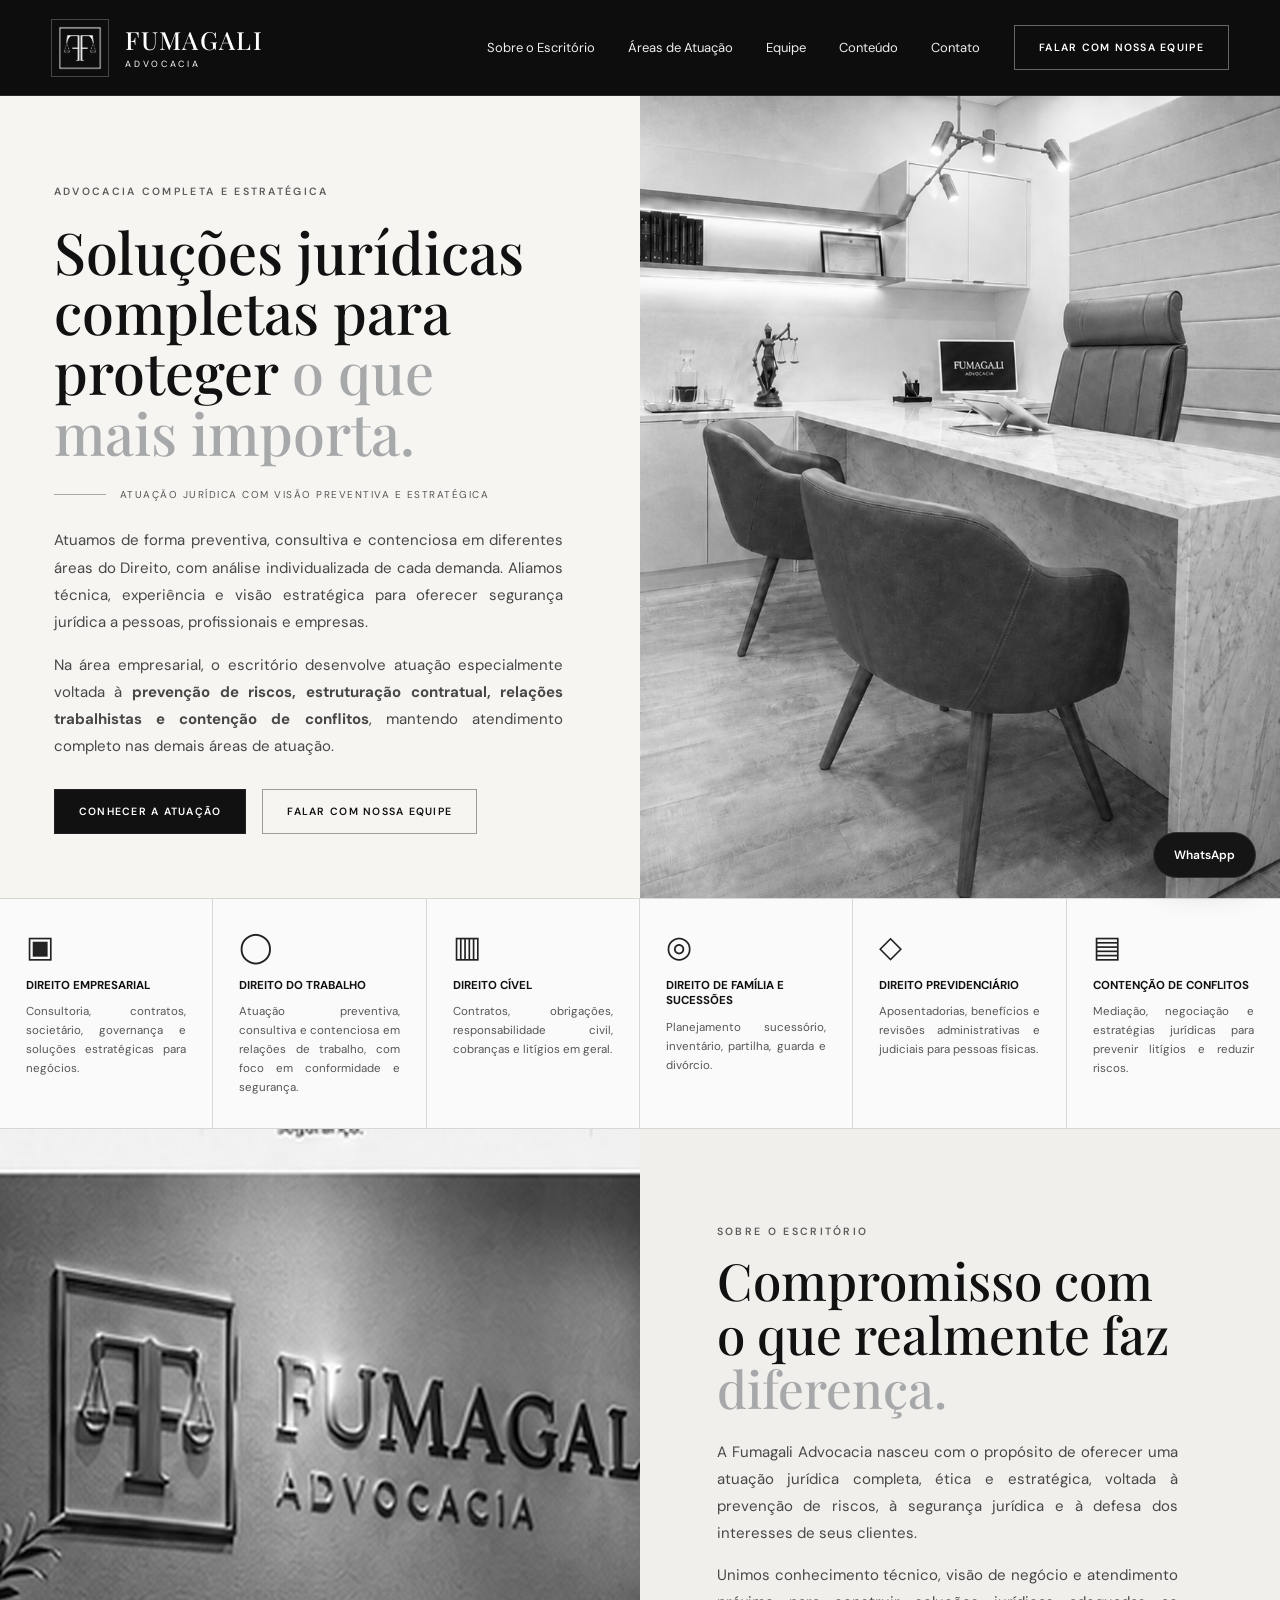
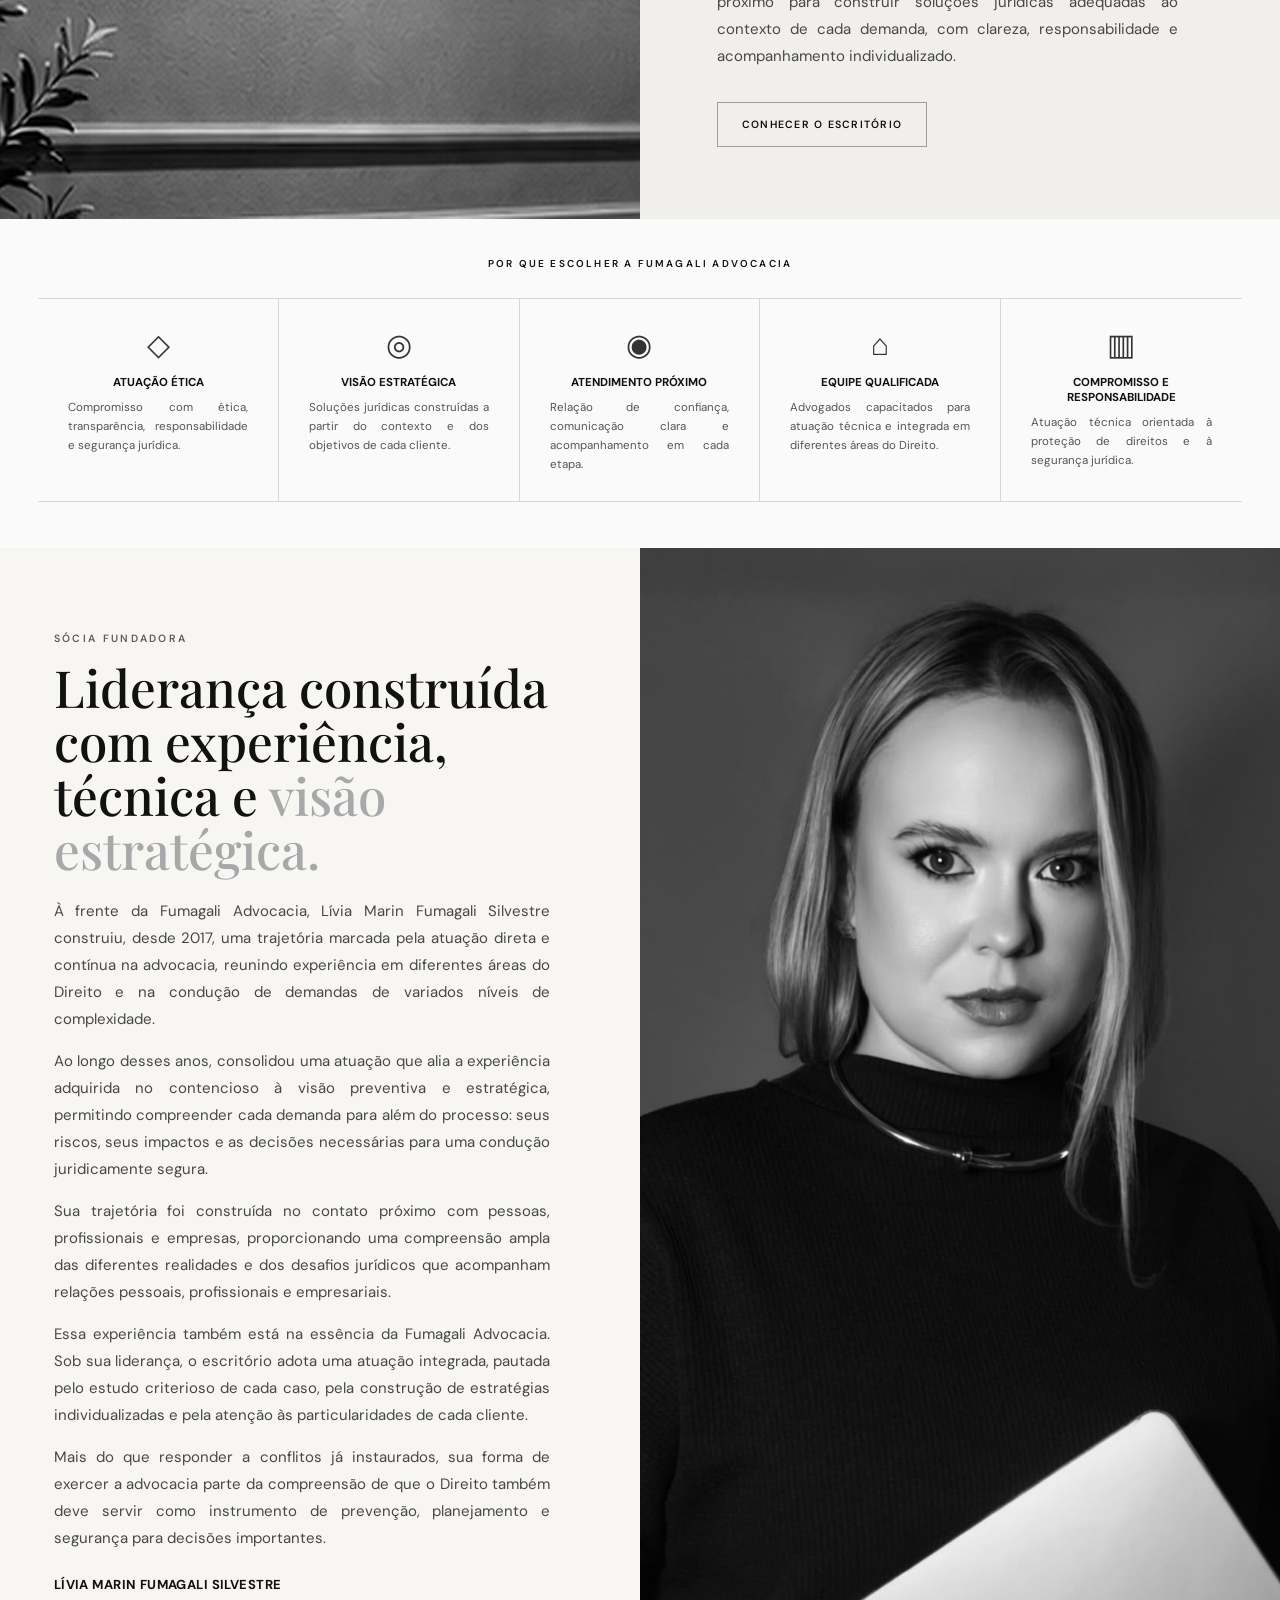
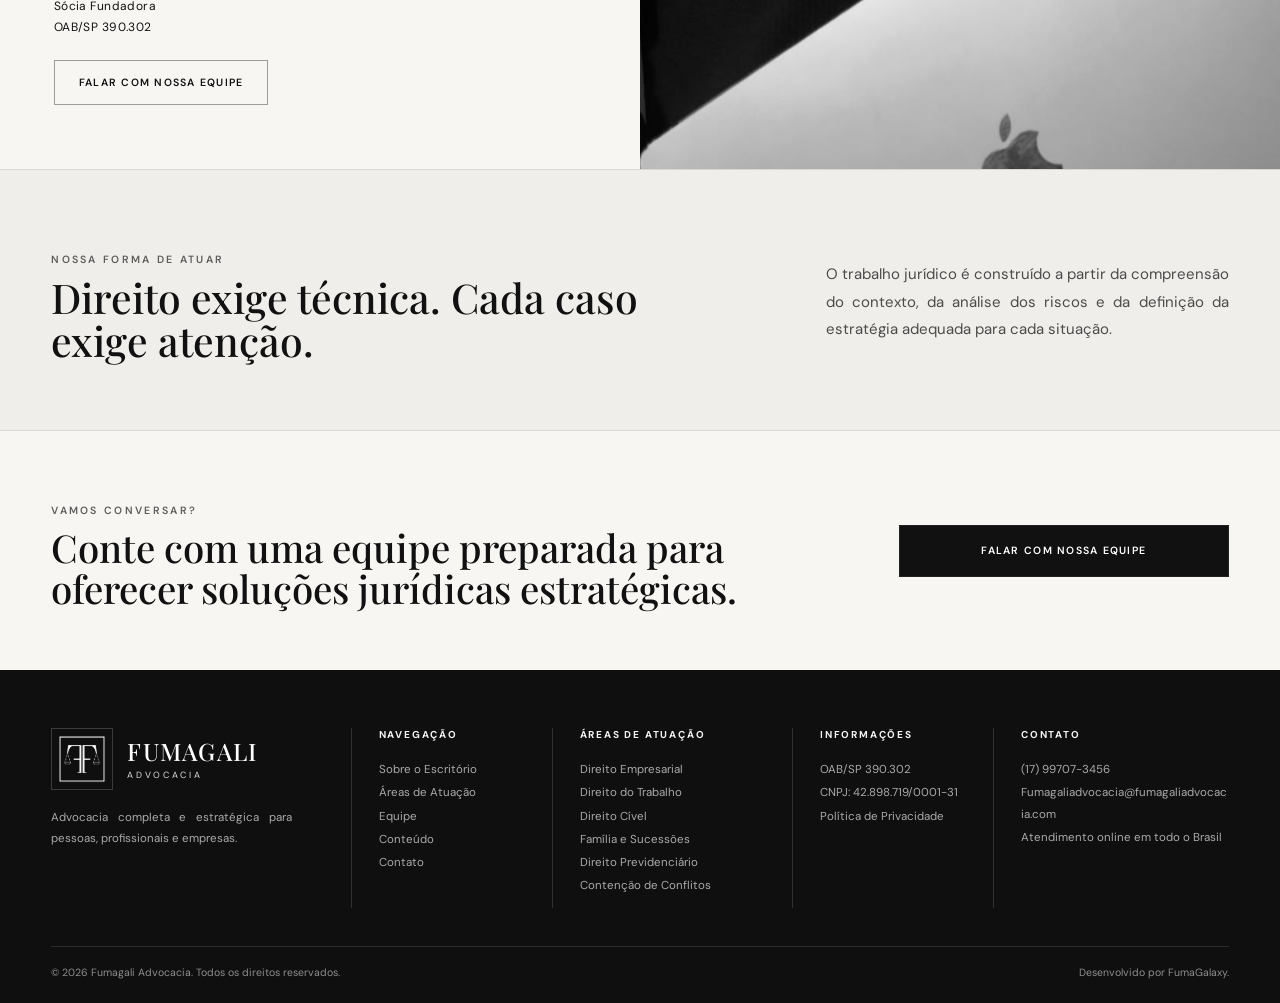
==== index.html @ 3bfbfdc3 "Add files via upload" ====
<!doctype html>
<html lang="pt-BR">
<head>
  <meta charset="utf-8">
  <meta name="viewport" content="width=device-width, initial-scale=1">
  <meta name="description" content="Fumagali Advocacia — atuação jurídica completa e estratégica para pessoas, profissionais e empresas.">
  <title>Fumagali Advocacia</title>
  <link rel="preconnect" href="https://fonts.googleapis.com">
  <link rel="preconnect" href="https://fonts.gstatic.com" crossorigin>
  <link href="https://fonts.googleapis.com/css2?family=DM+Sans:wght@400;500;600&family=Playfair+Display:wght@500;600&display=swap" rel="stylesheet">
  <link rel="stylesheet" href="styles.css">
</head>
<body>
<header class="site-header">
  <div class="shell nav-wrap">
    <a class="brand" href="#inicio" aria-label="Fumagali Advocacia - início">
      <span class="mark-box"><img src="assets/marca-fumagali-clean.png" alt="Marca Fumagali Advocacia"></span>
      <span class="brand-copy"><strong>FUMAGALI</strong><small>ADVOCACIA</small></span>
    </a>
    <button class="menu-toggle" aria-label="Abrir menu" aria-expanded="false">☰</button>
    <nav class="nav-links">
      <a href="#sobre">Sobre o Escritório</a>
      <a href="#areas">Áreas de Atuação</a>
      <a href="#equipe">Equipe</a>
      <a href="#conteudo">Conteúdo</a>
      <a href="#contato">Contato</a>
    </nav>
    <a class="btn btn-header" href="#contato">FALAR COM NOSSA EQUIPE</a>
  </div>
</header>

<main id="inicio">
  <!-- PÁGINA 1 -->
  <section class="hero section-page">
    <div class="hero-copy">
      <p class="eyebrow">ADVOCACIA COMPLETA E ESTRATÉGICA</p>
      <h1>Soluções jurídicas completas para proteger <span>o que mais importa.</span></h1>
      <div class="microline"><i></i><span>ATUAÇÃO JURÍDICA COM VISÃO PREVENTIVA E ESTRATÉGICA</span></div>
      <p>Atuamos de forma preventiva, consultiva e contenciosa em diferentes áreas do Direito, com análise individualizada de cada demanda. Aliamos técnica, experiência e visão estratégica para oferecer segurança jurídica a pessoas, profissionais e empresas.</p>
      <p>Na área empresarial, o escritório desenvolve atuação especialmente voltada à <strong>prevenção de riscos, estruturação contratual, relações trabalhistas e contenção de conflitos</strong>, mantendo atendimento completo nas demais áreas de atuação.</p>
      <div class="hero-actions">
        <a class="btn btn-dark" href="#areas">CONHECER A ATUAÇÃO</a>
        <a class="btn btn-outline" href="#contato">FALAR COM NOSSA EQUIPE</a>
      </div>
    </div>
    <figure class="hero-image"><img src="assets/escritorio.png" alt="Ambiente do escritório Fumagali Advocacia"></figure>
  </section>

  <section id="areas" class="practice-strip">
    <article><span class="ico">▣</span><h3>Direito Empresarial</h3><p>Consultoria, contratos, societário, governança e soluções estratégicas para negócios.</p></article>
    <article><span class="ico">◯</span><h3>Direito do Trabalho</h3><p>Atuação preventiva, consultiva e contenciosa em relações de trabalho, com foco em conformidade e segurança.</p></article>
    <article><span class="ico">▥</span><h3>Direito Cível</h3><p>Contratos, obrigações, responsabilidade civil, cobranças e litígios em geral.</p></article>
    <article><span class="ico">◎</span><h3>Direito de Família e Sucessões</h3><p>Planejamento sucessório, inventário, partilha, guarda e divórcio.</p></article>
    <article><span class="ico">◇</span><h3>Direito Previdenciário</h3><p>Aposentadorias, benefícios e revisões administrativas e judiciais para pessoas físicas.</p></article>
    <article><span class="ico">▤</span><h3>Contenção de Conflitos</h3><p>Mediação, negociação e estratégias jurídicas para prevenir litígios e reduzir riscos.</p></article>
  </section>

  <!-- PÁGINA 2 -->
  <section id="sobre" class="about-grid section-page light">
    <figure class="about-image"><img src="assets/parede-fumagali.jpg" alt="Identidade visual Fumagali Advocacia"></figure>
    <div class="about-copy">
      <p class="eyebrow">SOBRE O ESCRITÓRIO</p>
      <h2>Compromisso com o que realmente faz <span>diferença.</span></h2>
      <p>A Fumagali Advocacia nasceu com o propósito de oferecer uma atuação jurídica completa, ética e estratégica, voltada à prevenção de riscos, à segurança jurídica e à defesa dos interesses de seus clientes.</p>
      <p>Unimos conhecimento técnico, visão de negócio e atendimento próximo para construir soluções jurídicas adequadas ao contexto de cada demanda, com clareza, responsabilidade e acompanhamento individualizado.</p>
      <a class="btn btn-outline" href="#conteudo">CONHECER O ESCRITÓRIO</a>
    </div>
  </section>

  <section class="values-section">
    <p class="section-label">POR QUE ESCOLHER A FUMAGALI ADVOCACIA</p>
    <div class="values-grid">
      <article><span class="value-icon">◇</span><h3>Atuação ética</h3><p>Compromisso com ética, transparência, responsabilidade e segurança jurídica.</p></article>
      <article><span class="value-icon">◎</span><h3>Visão estratégica</h3><p>Soluções jurídicas construídas a partir do contexto e dos objetivos de cada cliente.</p></article>
      <article><span class="value-icon">◉</span><h3>Atendimento próximo</h3><p>Relação de confiança, comunicação clara e acompanhamento em cada etapa.</p></article>
      <article><span class="value-icon">⌂</span><h3>Equipe qualificada</h3><p>Advogados capacitados para atuação técnica e integrada em diferentes áreas do Direito.</p></article>
      <article><span class="value-icon">▥</span><h3>Compromisso e responsabilidade</h3><p>Atuação técnica orientada à proteção de direitos e à segurança jurídica.</p></article>
    </div>
  </section>

  <!-- PÁGINA 3 -->
  <section id="equipe" class="founder section-page light">
    <div class="founder-copy">
      <p class="eyebrow">SÓCIA FUNDADORA</p>
      <h2>Liderança construída com experiência, técnica e <span>visão estratégica.</span></h2>
      <p>À frente da Fumagali Advocacia, Lívia Marin Fumagali Silvestre construiu, desde 2017, uma trajetória marcada pela atuação direta e contínua na advocacia, reunindo experiência em diferentes áreas do Direito e na condução de demandas de variados níveis de complexidade.</p>
      <p>Ao longo desses anos, consolidou uma atuação que alia a experiência adquirida no contencioso à visão preventiva e estratégica, permitindo compreender cada demanda para além do processo: seus riscos, seus impactos e as decisões necessárias para uma condução juridicamente segura.</p>
      <p>Sua trajetória foi construída no contato próximo com pessoas, profissionais e empresas, proporcionando uma compreensão ampla das diferentes realidades e dos desafios jurídicos que acompanham relações pessoais, profissionais e empresariais.</p>
      <p>Essa experiência também está na essência da Fumagali Advocacia. Sob sua liderança, o escritório adota uma atuação integrada, pautada pelo estudo criterioso de cada caso, pela construção de estratégias individualizadas e pela atenção às particularidades de cada cliente.</p>
      <p>Mais do que responder a conflitos já instaurados, sua forma de exercer a advocacia parte da compreensão de que o Direito também deve servir como instrumento de prevenção, planejamento e segurança para decisões importantes.</p>
      <div class="founder-meta"><strong>LÍVIA MARIN FUMAGALI SILVESTRE</strong><span>Sócia Fundadora</span><span>OAB/SP 390.302</span></div>
      <a class="btn btn-outline" href="#contato">FALAR COM NOSSA EQUIPE</a>
    </div>
    <figure class="founder-image"><img src="assets/livia-socia-fundadora.jpg" alt="Lívia Marin Fumagali Silvestre, sócia fundadora"></figure>
  </section>

  <section id="conteudo" class="institutional-note">
    <div class="shell note-grid">
      <div><p class="eyebrow">NOSSA FORMA DE ATUAR</p><h2>Direito exige técnica. Cada caso exige atenção.</h2></div>
      <p>O trabalho jurídico é construído a partir da compreensão do contexto, da análise dos riscos e da definição da estratégia adequada para cada situação.</p>
    </div>
  </section>

  <section id="contato" class="contact-cta">
    <div class="shell cta-grid">
      <div><p class="eyebrow">VAMOS CONVERSAR?</p><h2>Conte com uma equipe preparada para oferecer soluções jurídicas estratégicas.</h2></div>
      <div class="cta-action"><a class="btn btn-dark" href="https://wa.me/5517997073456" target="_blank" rel="noopener">FALAR COM NOSSA EQUIPE</a></div>
    </div>
  </section>
</main>

<footer class="footer">
  <div class="shell footer-grid">
    <div class="footer-intro">
      <a class="brand footer-brand" href="#inicio"><span class="mark-box"><img src="assets/marca-fumagali-clean.png" alt="Marca Fumagali Advocacia"></span><span class="brand-copy"><strong>FUMAGALI</strong><small>ADVOCACIA</small></span></a>
      <p>Advocacia completa e estratégica para pessoas, profissionais e empresas.</p>
    </div>
    <div><h3>NAVEGAÇÃO</h3><a href="#sobre">Sobre o Escritório</a><a href="#areas">Áreas de Atuação</a><a href="#equipe">Equipe</a><a href="#conteudo">Conteúdo</a><a href="#contato">Contato</a></div>
    <div><h3>ÁREAS DE ATUAÇÃO</h3><a href="#areas">Direito Empresarial</a><a href="#areas">Direito do Trabalho</a><a href="#areas">Direito Cível</a><a href="#areas">Família e Sucessões</a><a href="#areas">Direito Previdenciário</a><a href="#areas">Contenção de Conflitos</a></div>
    <div><h3>INFORMAÇÕES</h3><p>OAB/SP 390.302</p><p>CNPJ: 42.898.719/0001-31</p><a href="politica-de-privacidade.html">Política de Privacidade</a></div>
    <div><h3>CONTATO</h3><a href="tel:+5517997073456">(17) 99707-3456</a><a href="mailto:Fumagaliadvocacia@fumagaliadvocacia.com">Fumagaliadvocacia@fumagaliadvocacia.com</a><p>Atendimento online em todo o Brasil</p></div>
  </div>
  <div class="shell footer-bottom"><span>© 2026 Fumagali Advocacia. Todos os direitos reservados.</span><span>Desenvolvido por FumaGalaxy.</span></div>
</footer>

<a class="floating-whatsapp" href="https://wa.me/5517997073456" target="_blank" rel="noopener">WhatsApp</a>
<script src="script.js"></script>
</body>
</html>
---- styles.css ----
:root{
  --black:#0d0d0d; --charcoal:#171717; --paper:#f6f5f2; --white:#fbfbfa;
  --silver:#a7a8aa; --mid:#707070; --line:#d8d7d3; --soft:#ecebe7;
}
*{box-sizing:border-box}html{scroll-behavior:smooth}body{margin:0;background:var(--paper);color:#111;font-family:"DM Sans",Arial,sans-serif}.shell{width:min(1500px,92vw);margin:auto}a{text-decoration:none;color:inherit}img{max-width:100%;display:block}.site-header{height:96px;background:var(--black);color:#fff;position:sticky;top:0;z-index:50;border-bottom:1px solid #292929}.nav-wrap{height:100%;display:flex;align-items:center;gap:34px}.brand{display:flex;align-items:center;gap:16px;margin-right:auto}.mark-box{width:60px;height:64px;border:1px solid #777;display:grid;place-items:center;background:#0b0b0b;overflow:hidden}.mark-box img{width:46px;height:46px;object-fit:contain}.brand-copy{display:flex;flex-direction:column;line-height:1}.brand-copy strong{font:500 25px/1 "Playfair Display",Georgia,serif;letter-spacing:.065em}.brand-copy small{font-size:9px;letter-spacing:.34em;margin-top:8px}.nav-links{display:flex;gap:33px;align-items:center}.nav-links a{font-size:13px;color:#eee}.nav-links a:hover{color:#fff}.btn{display:inline-flex;justify-content:center;align-items:center;padding:15px 24px;border:1px solid #222;font-size:10.5px;font-weight:600;letter-spacing:.12em;transition:.2s}.btn-header{border-color:#666;color:#fff;white-space:nowrap}.btn-header:hover{background:#fff;color:#111}.btn-dark{background:#111;color:#fff}.btn-dark:hover{background:#2b2b2b}.btn-outline{background:transparent;color:#111;border-color:#9d9d9d}.btn-outline:hover{background:#111;color:#fff}.menu-toggle{display:none;background:none;border:1px solid #555;color:#fff;padding:8px 10px;font-size:18px}
.section-page{min-height:690px}.hero{display:grid;grid-template-columns:50% 50%;background:var(--paper)}.hero-copy{padding:78px 6vw 64px 4.2vw;align-self:center}.eyebrow{font-size:10.5px;font-weight:600;letter-spacing:.22em;color:#5d5d5d}.hero h1,.about-copy h2,.founder h2,.institutional-note h2,.contact-cta h2{font-family:"Playfair Display",Georgia,serif;font-weight:500;line-height:1.05}.hero h1{font-size:clamp(50px,4.5vw,76px);max-width:760px;margin:23px 0 22px}.hero h1 span,.about-copy h2 span,.founder h2 span{color:var(--silver)}.microline{display:flex;align-items:center;gap:14px;margin:26px 0}.microline i{width:52px;height:1px;background:#aaa}.microline span{font-size:10px;letter-spacing:.15em;color:#555}.hero-copy>p:not(.eyebrow){font-size:15px;line-height:1.82;max-width:720px;color:#474747}.hero-actions{display:flex;gap:16px;margin-top:28px}.hero-image{margin:0;overflow:hidden;min-height:690px;background:#ddd}.hero-image img{width:100%;height:100%;object-fit:cover;object-position:62% 50%;filter:grayscale(1)}
.practice-strip{display:grid;grid-template-columns:repeat(6,1fr);background:#fafafa;border-top:1px solid var(--line);border-bottom:1px solid var(--line)}.practice-strip article{min-height:205px;padding:30px 26px;border-right:1px solid var(--line)}.practice-strip article:last-child{border-right:0}.ico{font-size:30px;font-family:Georgia,serif;color:#222}.practice-strip h3{font-size:11.5px;text-transform:uppercase;line-height:1.35;margin:14px 0 10px}.practice-strip p{font-size:11.5px;line-height:1.65;color:#565656;margin:0}
.about-grid{display:grid;grid-template-columns:50% 50%;background:#f0efec}.about-image{margin:0;overflow:hidden;min-height:620px}.about-image img{width:100%;height:100%;object-fit:cover;object-position:center;filter:grayscale(1)}.about-copy{padding:82px 8vw 68px 6vw;align-self:center}.about-copy h2{font-size:clamp(44px,4vw,62px);margin:16px 0 24px;max-width:680px}.about-copy p:not(.eyebrow){font-size:15px;line-height:1.8;color:#474747;max-width:670px}.about-copy .btn{margin-top:17px}
.values-section{background:#fafafa;padding:38px 3vw 46px}.section-label{text-align:center;font-size:10px;font-weight:600;letter-spacing:.22em;margin:0 0 28px}.values-grid{display:grid;grid-template-columns:repeat(5,1fr);border-top:1px solid var(--line);border-bottom:1px solid var(--line)}.values-grid article{padding:26px 30px;text-align:center;border-right:1px solid var(--line)}.values-grid article:last-child{border-right:0}.value-icon{font-size:30px;color:#333}.values-grid h3{font-size:11.5px;text-transform:uppercase;line-height:1.3;margin:12px 0 8px}.values-grid p{font-size:11.5px;line-height:1.65;color:#555;margin:0}
.founder{display:grid;grid-template-columns:50% 50%;background:#f7f6f3}.founder-copy{padding:74px 7vw 64px 4.2vw;align-self:center}.founder h2{font-size:clamp(44px,4vw,64px);max-width:720px;margin:16px 0 22px}.founder-copy>p:not(.eyebrow){font-size:15px;line-height:1.8;color:#474747;max-width:690px}.founder-meta{display:flex;flex-direction:column;gap:5px;margin:24px 0 25px;font-size:12px;letter-spacing:.035em}.founder-meta strong{font-size:13px}.founder-image{margin:0;overflow:hidden;min-height:690px;background:#343434}.founder-image img{width:100%;height:100%;object-fit:cover;object-position:50% 17%;filter:grayscale(1)}
.institutional-note{padding:56px 0;background:#eeede9}.note-grid{display:grid;grid-template-columns:120px 1.3fr 1fr;gap:38px;align-items:center}.mini-mark{width:86px;height:86px;border:1px solid #aaa;background:#eee;display:grid;place-items:center}.mini-mark img{width:58px;filter:invert(1)}.institutional-note h2{font-size:40px;margin:10px 0}.institutional-note p:last-child{font-size:14px;line-height:1.75;color:#555}
.contact-cta{padding:50px 0;background:#f5f4f1;border-top:1px solid var(--line)}.cta-grid{display:grid;grid-template-columns:100px 1fr 320px;gap:40px;align-items:center}.contact-cta h2{font-size:36px;margin:8px 0;max-width:780px}.cta-action{display:flex;flex-direction:column;gap:13px}.phone{font-size:13px;font-weight:600}
.footer{background:#121212;color:#eee;padding:52px 0 22px}.footer-grid{display:grid;grid-template-columns:1.35fr .9fr 1.1fr .8fr 1.25fr;gap:38px}.footer-grid>div:not(:first-child){border-left:1px solid #313131;padding-left:24px}.footer-brand{margin:0 0 16px}.footer-intro p{max-width:250px}.footer h3{font-size:10.5px;letter-spacing:.16em;margin:0 0 15px}.footer a:not(.brand),.footer p{display:block;font-size:11.5px;line-height:1.75;color:#bcbcbc;margin:3px 0}.footer-bottom{border-top:1px solid #313131;margin-top:34px;padding-top:18px;display:flex;justify-content:space-between;color:#8f8f8f;font-size:10.5px}.floating-whatsapp{position:fixed;right:24px;bottom:22px;background:#151515;color:#fff;border:1px solid #333;border-radius:28px;padding:14px 20px;font-size:12px;font-weight:600;z-index:45;box-shadow:0 10px 30px rgba(0,0,0,.18)}
@media(max-width:1100px){.nav-links{display:none}.menu-toggle{display:block}.nav-wrap>.btn-header{display:none}.hero,.about-grid,.founder{grid-template-columns:1fr}.hero-copy,.about-copy,.founder-copy{padding:60px 6vw}.hero-image,.about-image,.founder-image{min-height:520px}.practice-strip{grid-template-columns:repeat(2,1fr)}.values-grid{grid-template-columns:repeat(2,1fr)}.values-grid article:nth-child(2n){border-right:0}.note-grid,.cta-grid{grid-template-columns:1fr}.mini-mark{display:none}.footer-grid{grid-template-columns:1fr 1fr}.footer-grid>div:not(:first-child){border-left:0;padding-left:0}.founder-image img{object-position:50% 14%}}
@media(max-width:650px){.site-header{height:78px}.mark-box{width:48px;height:50px}.mark-box img{width:37px;height:37px}.brand-copy strong{font-size:18px}.brand-copy small{font-size:7px}.hero-copy,.about-copy,.founder-copy{padding:48px 7vw}.hero h1{font-size:45px}.about-copy h2,.founder h2{font-size:40px}.hero-image,.about-image,.founder-image{min-height:400px}.hero-image img{object-position:66% 50%}.practice-strip,.values-grid,.footer-grid{grid-template-columns:1fr}.practice-strip article,.values-grid article{border-right:0;border-bottom:1px solid var(--line)}.hero-actions{flex-direction:column}.contact-cta h2{font-size:31px}.footer-bottom{flex-direction:column;gap:10px}.floating-whatsapp{right:14px;bottom:14px}}

/* Refinamento final - identidade e rodapé */
.mark-box{
  width:58px;height:58px;border:1px solid #454545;background:transparent;
  overflow:visible;display:grid;place-items:center;flex:0 0 auto;
}
.mark-box img{
  width:44px;height:44px;object-fit:contain;filter:none;
  image-rendering:auto;
}
.site-header .brand-copy strong,.footer .brand-copy strong{letter-spacing:.055em}
.site-header .brand-copy small,.footer .brand-copy small{letter-spacing:.30em}

.institutional-note{padding:72px 0 68px;background:#efeeea;border-top:1px solid var(--line)}
.note-grid{display:grid;grid-template-columns:minmax(0,1.25fr) minmax(320px,.75fr);gap:8vw;align-items:center}
.institutional-note h2{font-size:clamp(38px,3.2vw,54px);max-width:760px;margin:10px 0 0}
.institutional-note p:last-child{font-size:15px;line-height:1.85;color:#4b4b4b;max-width:650px;margin:0}

.contact-cta{padding:62px 0;background:#f7f6f3;border-top:1px solid var(--line)}
.cta-grid{display:grid;grid-template-columns:minmax(0,1fr) 330px;gap:7vw;align-items:center}
.contact-cta h2{font-size:clamp(34px,3vw,48px);max-width:900px;margin:8px 0 0}
.cta-action{align-items:stretch}.cta-action .btn{min-height:52px}.phone{padding-left:2px}

.footer{background:#0f0f0f;padding:58px 0 24px}
.footer-grid{grid-template-columns:1.35fr .85fr 1.05fr .85fr 1.2fr;gap:34px;align-items:start}
.footer-intro{padding-right:25px}.footer-brand{gap:14px;margin-bottom:18px}.footer .mark-box{width:62px;height:62px;border-color:#3b3b3b}.footer .mark-box img{width:48px;height:48px}.footer .brand-copy strong{font-size:24px;color:#fff}.footer .brand-copy small{color:#ddd}
.footer-intro p{max-width:300px;color:#aaa!important;line-height:1.8!important}
.footer-grid>div:not(:first-child){border-left:1px solid #303030;padding-left:27px;min-height:180px}
.footer h3{color:#f4f4f4;font-size:10px;letter-spacing:.18em;margin-bottom:18px}
.footer a:not(.brand),.footer p{font-size:11.5px;line-height:1.85;color:#aaa;margin:2px 0;overflow-wrap:anywhere}
.footer a:not(.brand):hover{color:#fff}
.footer-bottom{margin-top:38px;padding-top:19px;border-color:#2c2c2c}

@media(max-width:1100px){
  .note-grid,.cta-grid{grid-template-columns:1fr;gap:26px}
  .footer-grid{grid-template-columns:1fr 1fr}
  .footer-grid>div:not(:first-child){min-height:0;border-left:0;padding-left:0}
}
@media(max-width:650px){
  .mark-box{width:48px;height:48px}.mark-box img{width:36px;height:36px}
  .institutional-note{padding:52px 0}.contact-cta{padding:48px 0}
  .footer-grid{grid-template-columns:1fr}.footer-intro{padding-right:0}
  .footer .mark-box{width:56px;height:56px}.footer .mark-box img{width:42px;height:42px}
}

/* Acabamento tipográfico final: textos corridos justificados no desktop */
@media (min-width:651px){
  .hero-copy > p:not(.eyebrow),
  .about-copy > p:not(.eyebrow),
  .founder-copy > p:not(.eyebrow),
  .institutional-note p:last-child,
  .practice-strip p,
  .values-grid p,
  .footer-intro > p{
    text-align:justify;
    text-justify:inter-word;
    hyphens:auto;
  }
}
@media (max-width:650px){
  .hero-copy > p:not(.eyebrow),
  .about-copy > p:not(.eyebrow),
  .founder-copy > p:not(.eyebrow),
  .institutional-note p:last-child,
  .practice-strip p,
  .values-grid p,
  .footer-intro > p{
    text-align:left;
    hyphens:none;
  }
}
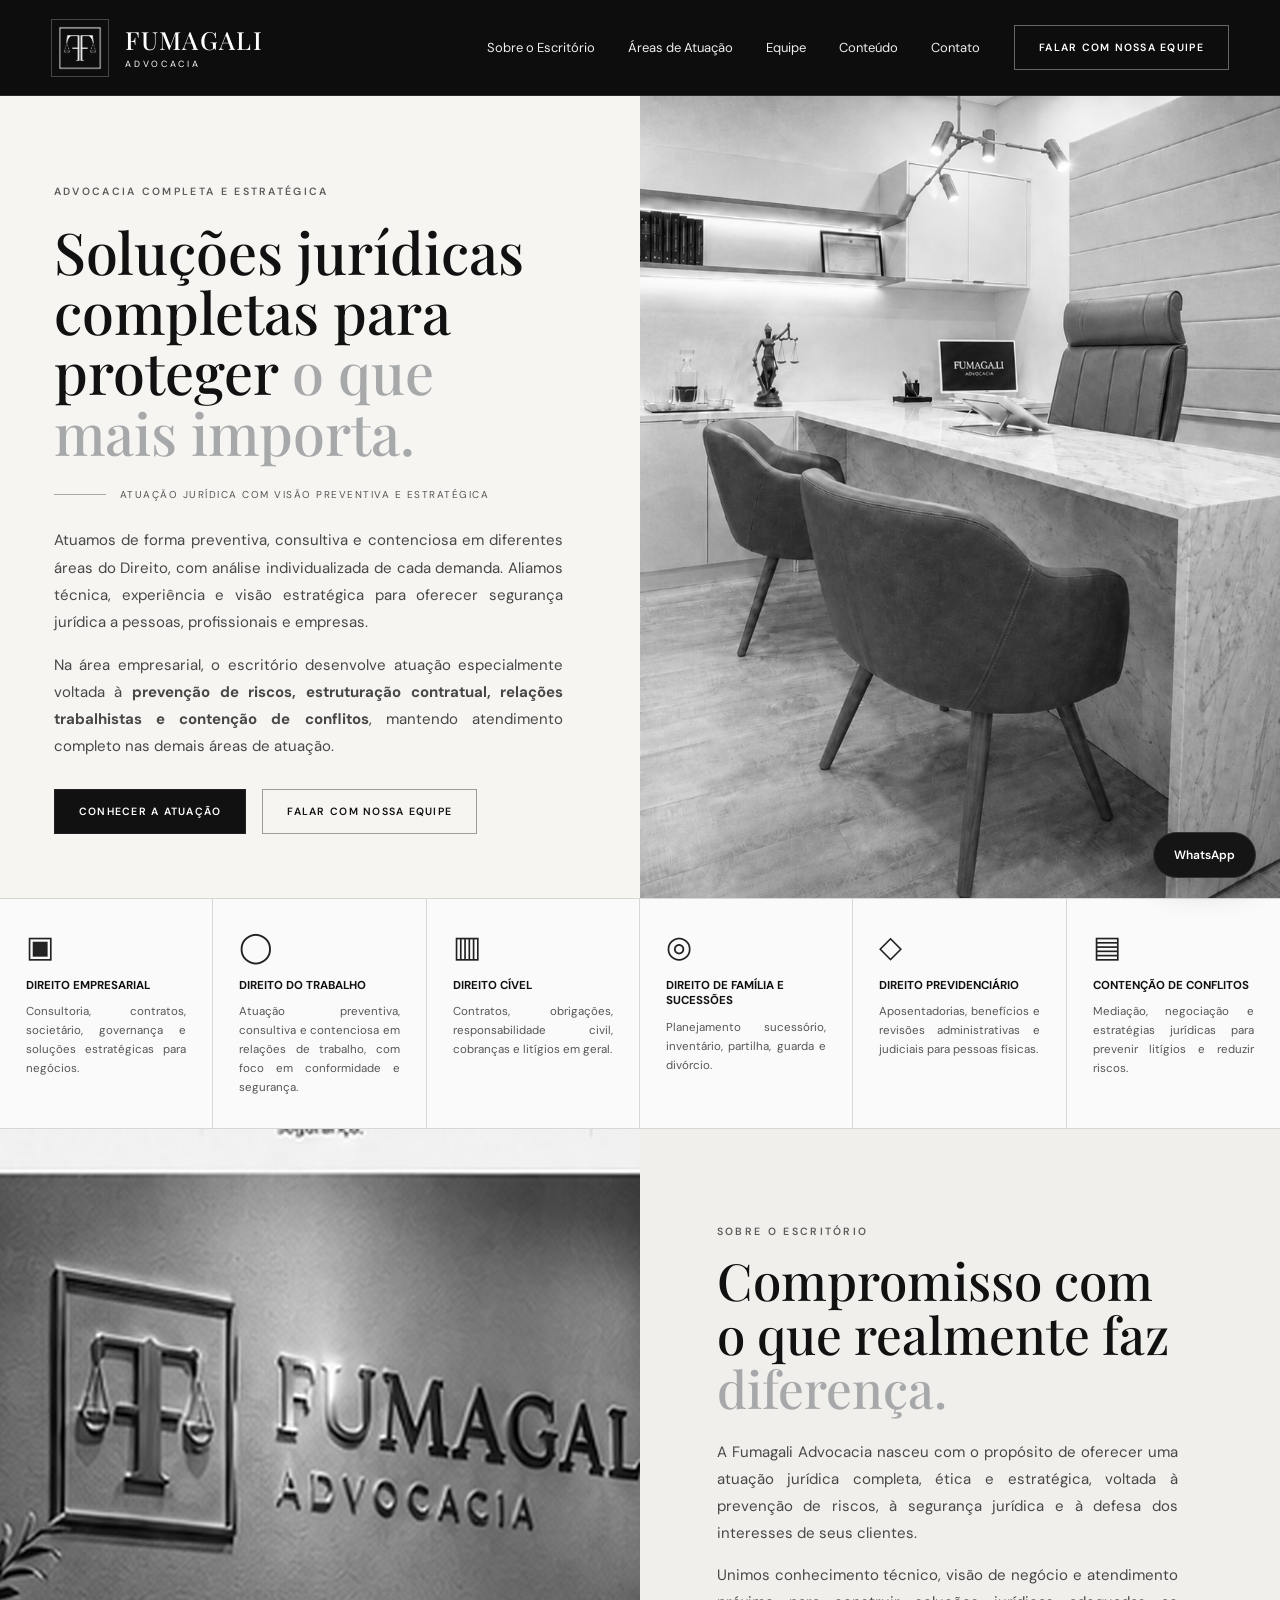
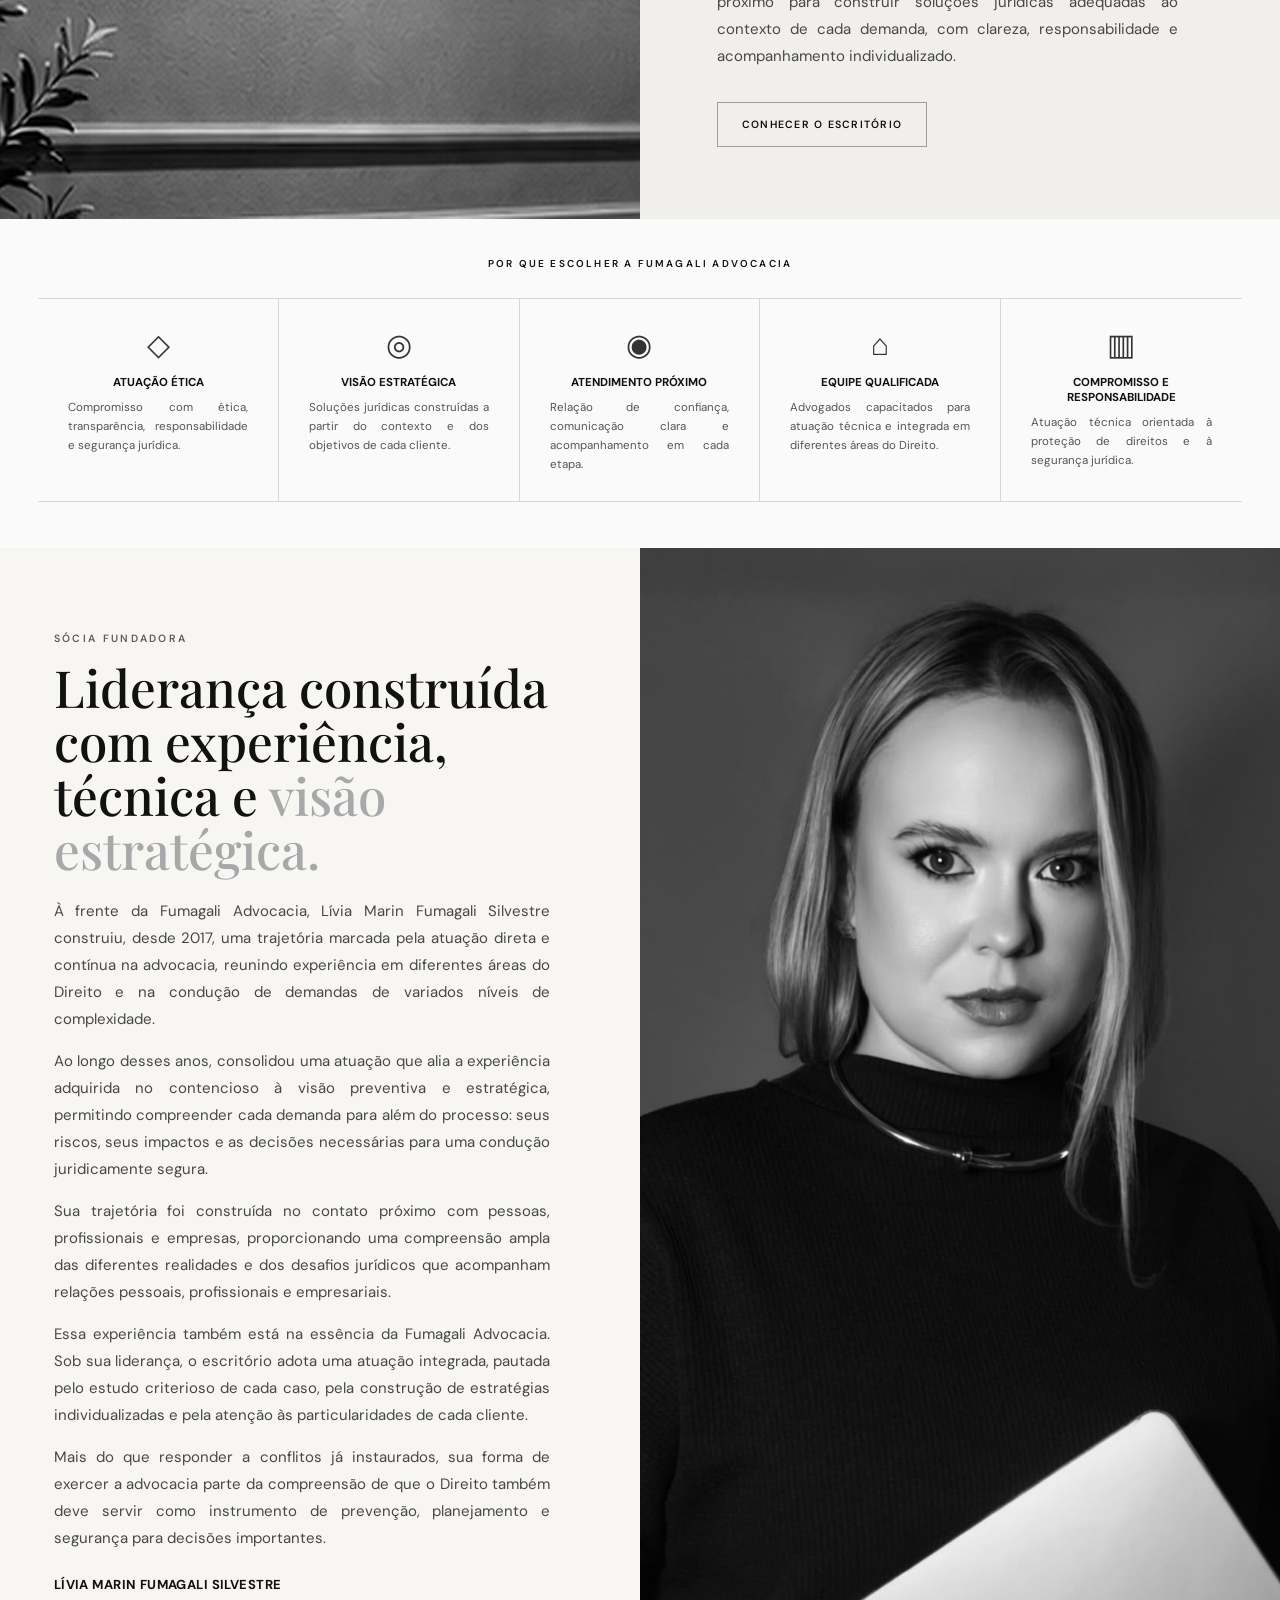
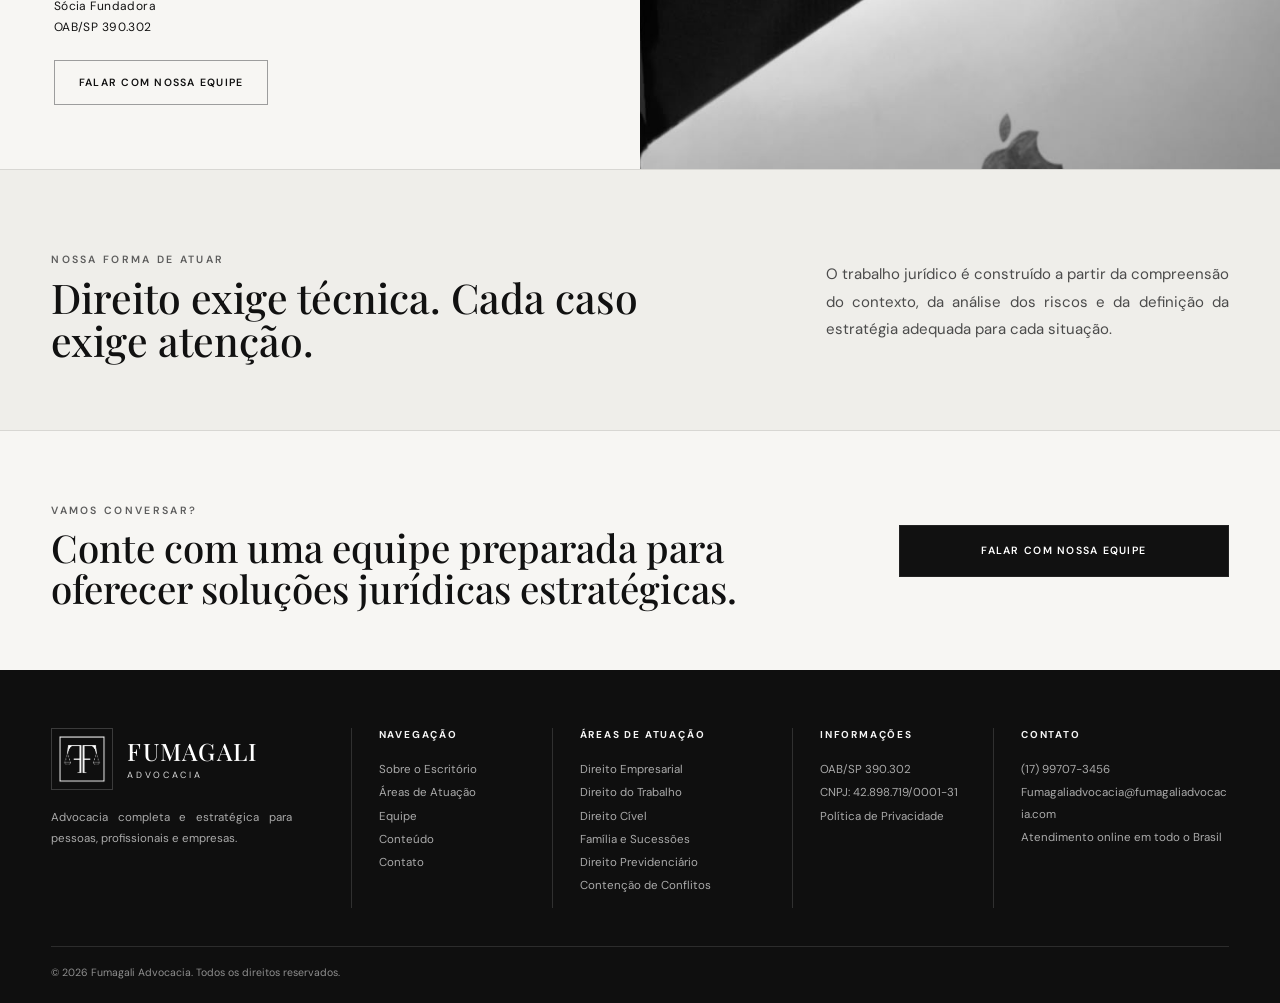
==== commit d4865d66: "Add files via upload" ====
--- a/index.html
+++ b/index.html
@@ -120,7 +120,7 @@
     <div><h3>INFORMAÇÕES</h3><p>OAB/SP 390.302</p><p>CNPJ: 42.898.719/0001-31</p><a href="politica-de-privacidade.html">Política de Privacidade</a></div>
     <div><h3>CONTATO</h3><a href="tel:+5517997073456">(17) 99707-3456</a><a href="mailto:Fumagaliadvocacia@fumagaliadvocacia.com">Fumagaliadvocacia@fumagaliadvocacia.com</a><p>Atendimento online em todo o Brasil</p></div>
   </div>
-  <div class="shell footer-bottom"><span>© 2026 Fumagali Advocacia. Todos os direitos reservados.</span><span>Desenvolvido por FumaGalaxy.</span></div>
+  <div class="shell footer-bottom"><span>© 2026 Fumagali Advocacia. Todos os direitos reservados.</span></div>
 </footer>
 
 <a class="floating-whatsapp" href="https://wa.me/5517997073456" target="_blank" rel="noopener">WhatsApp</a>
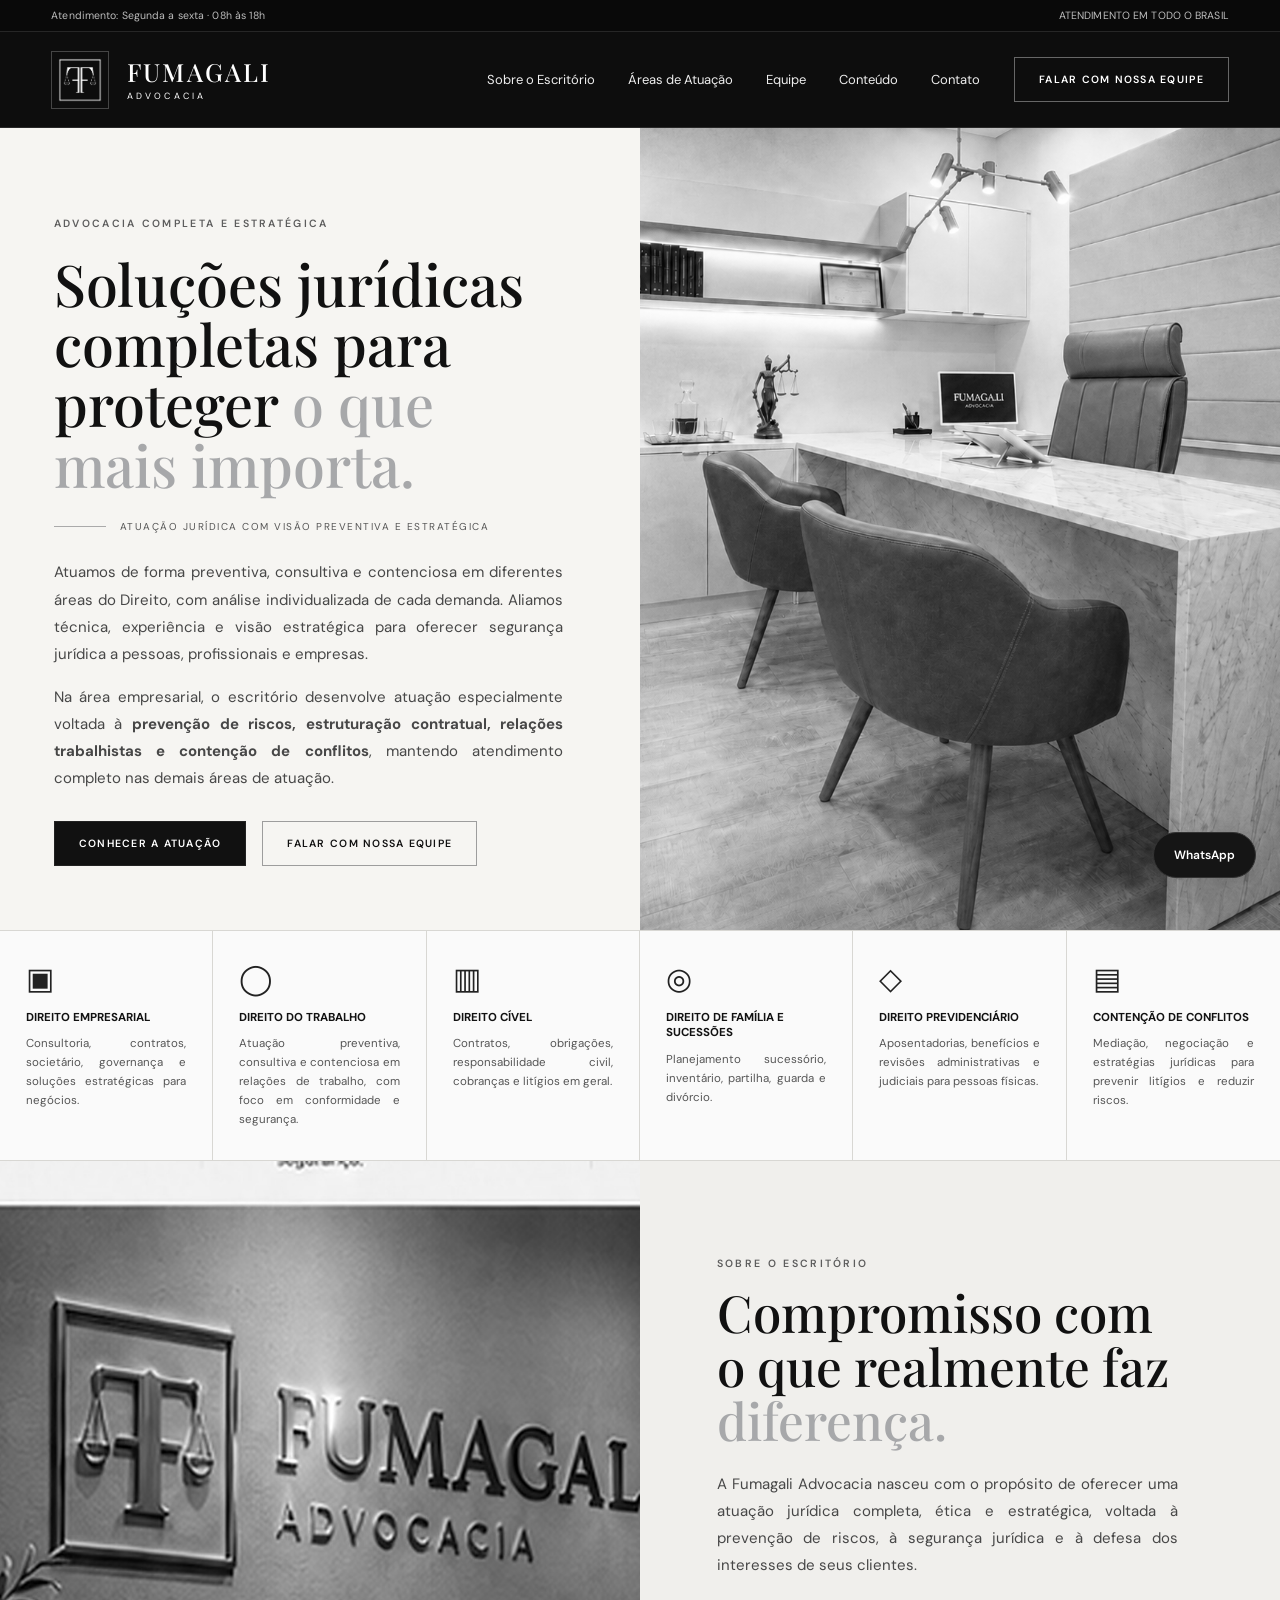
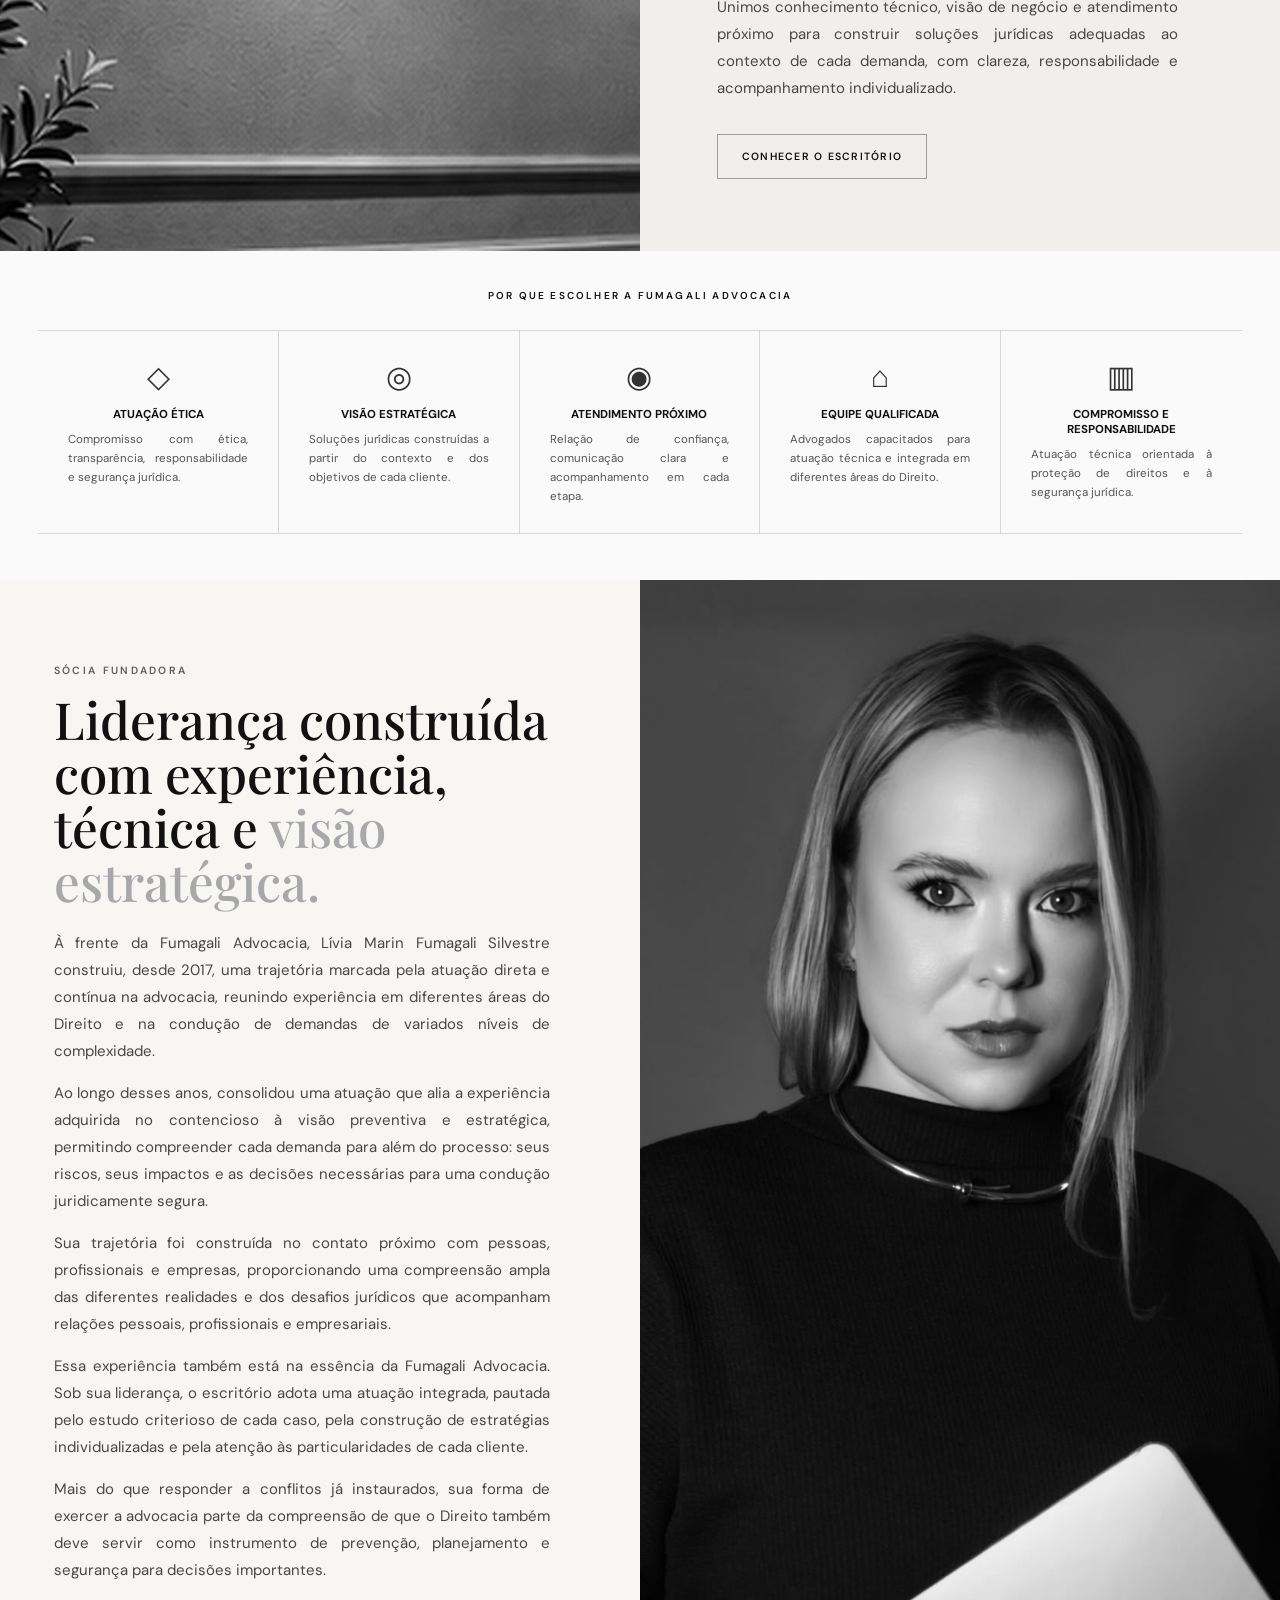
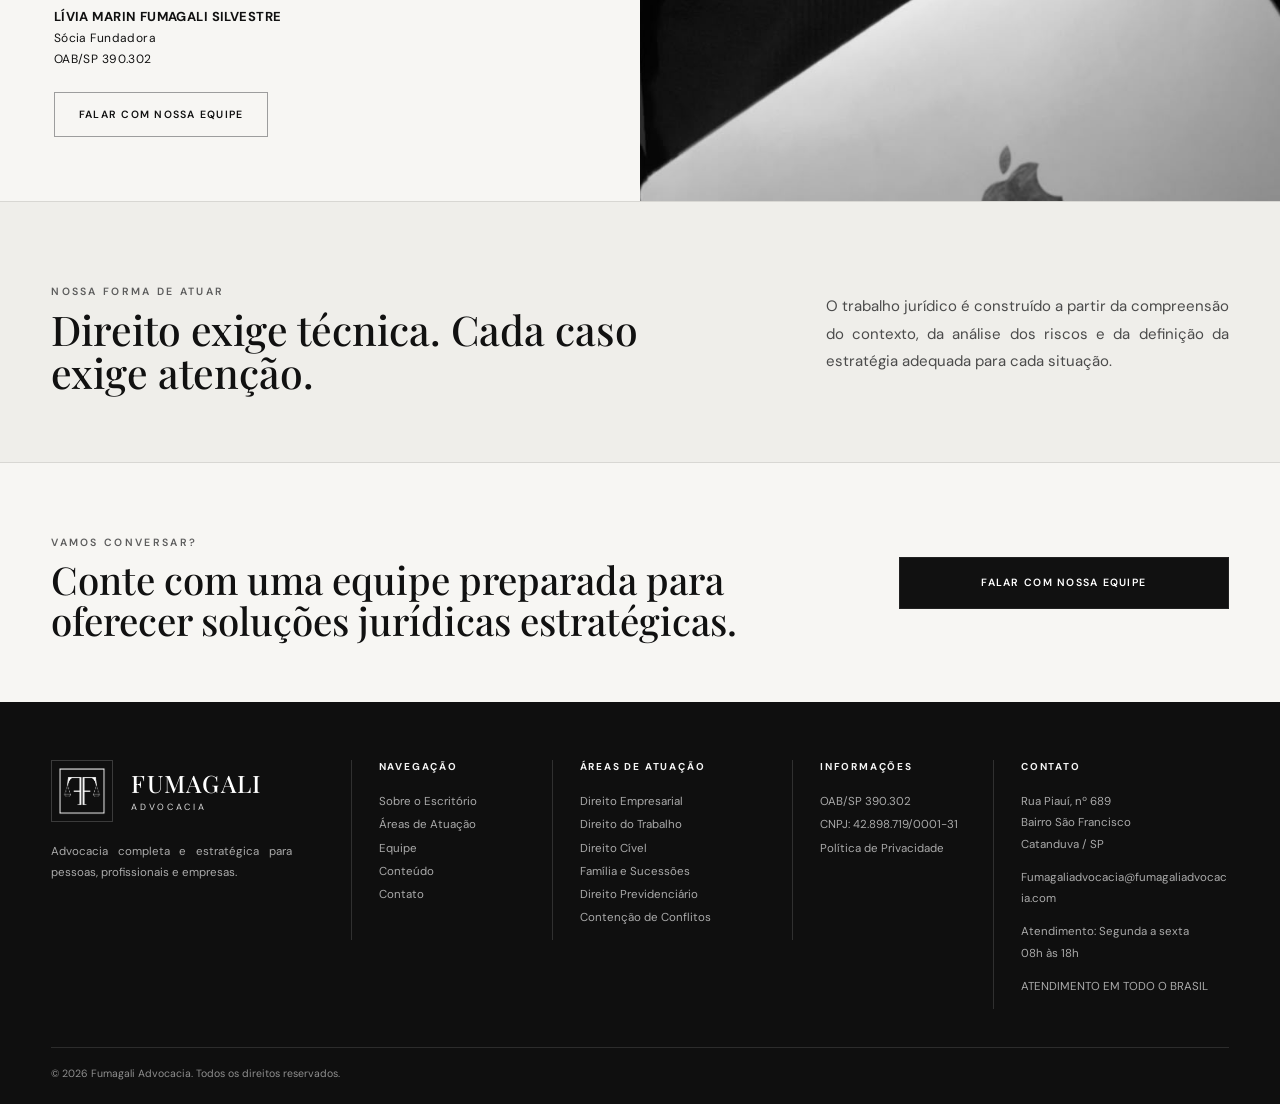
==== commit 34454a73: "Add files via upload" ====
--- a/index.html
+++ b/index.html
@@ -11,6 +11,12 @@
   <link rel="stylesheet" href="styles.css">
 </head>
 <body>
+<div class="service-bar" aria-label="Informações de atendimento">
+  <div class="shell service-bar-inner">
+    <span>Atendimento: Segunda a sexta · 08h às 18h</span>
+    <span>ATENDIMENTO EM TODO O BRASIL</span>
+  </div>
+</div>
 <header class="site-header">
   <div class="shell nav-wrap">
     <a class="brand" href="#inicio" aria-label="Fumagali Advocacia - início">
@@ -118,7 +124,7 @@
     <div><h3>NAVEGAÇÃO</h3><a href="#sobre">Sobre o Escritório</a><a href="#areas">Áreas de Atuação</a><a href="#equipe">Equipe</a><a href="#conteudo">Conteúdo</a><a href="#contato">Contato</a></div>
     <div><h3>ÁREAS DE ATUAÇÃO</h3><a href="#areas">Direito Empresarial</a><a href="#areas">Direito do Trabalho</a><a href="#areas">Direito Cível</a><a href="#areas">Família e Sucessões</a><a href="#areas">Direito Previdenciário</a><a href="#areas">Contenção de Conflitos</a></div>
     <div><h3>INFORMAÇÕES</h3><p>OAB/SP 390.302</p><p>CNPJ: 42.898.719/0001-31</p><a href="politica-de-privacidade.html">Política de Privacidade</a></div>
-    <div><h3>CONTATO</h3><a href="tel:+5517997073456">(17) 99707-3456</a><a href="mailto:Fumagaliadvocacia@fumagaliadvocacia.com">Fumagaliadvocacia@fumagaliadvocacia.com</a><p>Atendimento online em todo o Brasil</p></div>
+    <div class="footer-contact"><h3>CONTATO</h3><p>Rua Piauí, nº 689<br>Bairro São Francisco<br>Catanduva / SP</p><a href="mailto:Fumagaliadvocacia@fumagaliadvocacia.com">Fumagaliadvocacia@fumagaliadvocacia.com</a><p>Atendimento: Segunda a sexta<br>08h às 18h</p><p>ATENDIMENTO EM TODO O BRASIL</p></div>
   </div>
   <div class="shell footer-bottom"><span>© 2026 Fumagali Advocacia. Todos os direitos reservados.</span></div>
 </footer>
--- a/styles.css
+++ b/styles.css
@@ -84,3 +84,60 @@
     hyphens:none;
   }
 }
+
+
+/* Ajustes institucionais — horário superior e rodapé final */
+.service-bar{
+  height:32px;
+  background:#090909;
+  color:#bdbdbd;
+  border-bottom:1px solid #262626;
+  font-size:10.5px;
+  letter-spacing:.01em;
+}
+.service-bar-inner{
+  height:100%;
+  display:flex;
+  align-items:center;
+  justify-content:space-between;
+  gap:24px;
+}
+.site-header{top:32px}
+
+/* Marca: melhor distribuição horizontal, sem traços decorativos extras */
+.site-header .brand,
+.footer .footer-brand{gap:18px}
+.site-header .brand-copy,
+.footer .brand-copy{min-width:0}
+.site-header .brand-copy strong{letter-spacing:.085em}
+.site-header .brand-copy small{letter-spacing:.34em}
+.footer .footer-brand{margin-bottom:20px}
+.footer .footer-brand::before,
+.footer .footer-brand::after,
+.footer .footer-intro::before,
+.footer .footer-intro::after{
+  content:none!important;
+  display:none!important;
+  border:0!important;
+}
+.footer-contact p,
+.footer-contact a{margin-bottom:12px!important}
+.footer-contact a{overflow-wrap:anywhere}
+
+@media(max-width:650px){
+  .service-bar{height:auto;min-height:34px;padding:7px 0}
+  .service-bar-inner{font-size:9px;gap:12px;line-height:1.35}
+  .site-header{top:48px}
+}
+
+
+/* AJUSTE FINAL 07-08-2026 — cabeçalho sempre fixo */
+.service-bar{position:fixed!important;top:0;left:0;right:0;width:100%;z-index:70}
+.site-header{position:fixed!important;top:32px!important;left:0;right:0;width:100%;z-index:60}
+body{padding-top:128px}
+html{scroll-padding-top:140px}
+@media(max-width:650px){
+  .site-header{top:48px!important}
+  body{padding-top:126px}
+  html{scroll-padding-top:138px}
+}
